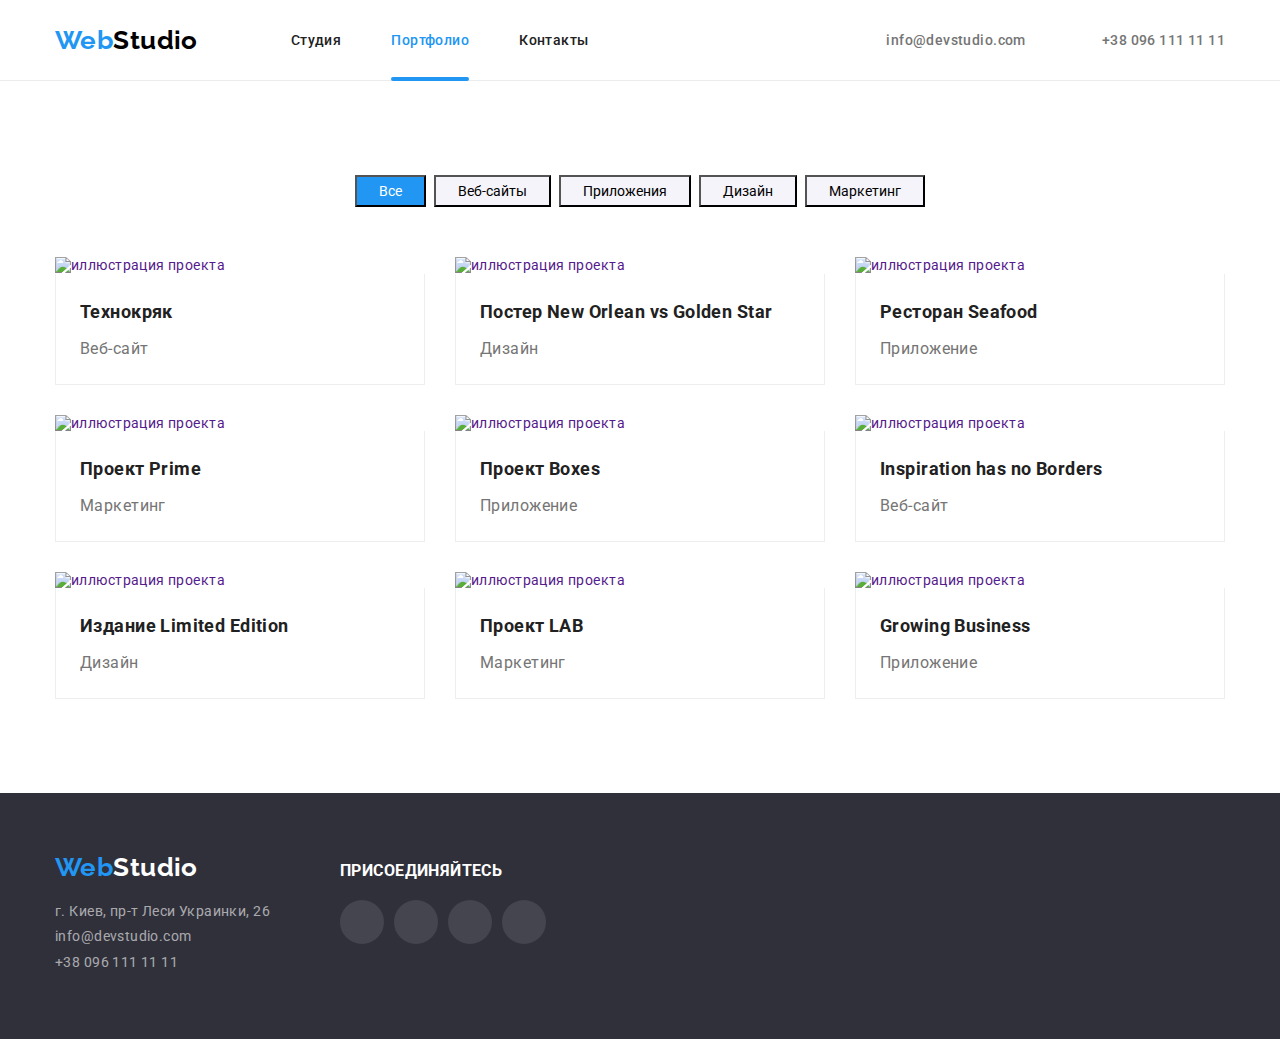
==== portfolio.html @ 6461e67e "перенос репозитория с ДЗ 5" ====
<!DOCTYPE html>
<html lang="ru">

<head>
    <meta charset="UTF-8">
    <meta http-equiv="X-UA-Compatible" content="IE=edge">
    <meta name="viewport" content="width=, initial-scale=1.0">
    <title>WebStudio</title>
    <link rel="preconnect" href="https://fonts.googleapis.com">
    <link rel="preconnect" href="https://fonts.gstatic.com" crossorigin>
    <link
        href="https://fonts.googleapis.com/css2?family=Raleway:wght@700&family=Roboto:wght@400;500;700;900&display=swap"
        rel="stylesheet">
    <link rel="stylesheet"
        href="https://cdnjs.cloudflare.com/ajax/libs/modern-normalize/1.1.0/modern-normalize.min.css">
    <link rel="stylesheet" href="./css/style.css">
</head>



    <body>
        
            <header class="header">
                <div class="conteiner header-second">
                    <nav class="site-nav">
                        <a href="/" class=logo><span class="logo-color">Web</span>Studio</a>
                        <ul class="list list-nav">
                            <li class="link-header"><a href="./index.html" class="link">Студия</a></li>
                            <li class="link-header"><a href="./portfolio.html" class="link current">Портфолио</a></li>
                            <li class="link-header"><a href="/" class="link">Контакты</a></li>
                        </ul>
            
                    </nav>
            
                    <ul class="lists">
                        <li class="link-header">
                            <a href="mailto:info@devstudio.com" class="list user">
                                <svg class="link-icon ">
                                    <use href="./images/sprite.svg#icon-envelope"></use>
                                </svg>
                                info@devstudio.com
                            </a>
                        </li>
                        <li class="link-header ">
                            <a href="tel:+380961111111" class="list user">
                                <div>
                                    <svg class="link-icon">
                                        <use href="./images/sprite.svg#icon-smartphone"></use>
                                    </svg>+38 096 111 11 11
                                </div>
            
                            </a>
                        </li>
            
                    </ul>
                </div>
            
            
            </header>
        
    
        <main>
            <section class="portfolio">
                <div class="conteiner">
                    <h1 class="visually-hidden">Портфолио</h1>
                    <ul class="list first">
                        <li class="portfolio-button">
                            <button type="button" class="filtr currents">Все</button>
                        </li>
                        <li class="portfolio-button">
                            <button type="button" class="filtr">Веб-сайты</button>
                        </li>
                        <li class="portfolio-button">
                            <button type="button" class="filtr">Приложения</button>
                        </li>
                        <li class="portfolio-button">
                            <button type="button" class="filtr">Дизайн</button>
                        </li>
                        <li class="portfolio-button">
                            <button type="button" class="filtr">Маркетинг</button>
                        </li>
                    </ul>                 
                    
                    
                    <ul class="second">
                        
                            <li class="filtrs">
                                
                                    <a href="" class="links">
                                        <div class="second-product">
                                            <img src="./images/portfolio/img.jpg" alt="иллюстрация проекта" width="370">
                                            <div class="filtrs-text">
                                                <p class="second-text">
                                                    Технокряк это современная площадка распространения коронавируса. Компании используют эту платформу для цифрового
                                                    шпионажа и атак на защищённые сервера конкурентов.
                                                </p>

                                            </div>
                                            
                                        </div>
                                        
                                        
                                        <div class="card-cont">
                                            <h2 class="title">Технокряк</h2>
                                            <p class="description">Веб-сайт</p>
                                        </div>

                                
                                
                            
                                </a>
                            </li>
                        
                        
                        <li class="filtrs">
                            <a href="" class="links">
                
                                <div class="second-product">
                                    <img src="./images/portfolio/img1.jpg" alt="иллюстрация проекта" width="370">
                                    <div class="filtrs-text">
                                        <p class="second-text">
                                            Технокряк это современная площадка распространения коронавируса. Компании используют эту платформу для цифрового
                                            шпионажа и атак на защищённые сервера конкурентов.
                                        </p>
                                    
                                    </div>
                                </div>
                    
                                <div class="card-cont">
                                    <h2 class="title">Постер New Orlean vs Golden Star</h2>
                                    <p class="description">Дизайн</p>
                                </div>
                    
                            </a>
                        </li>
                        <li class="filtrs">
                            <a href="" class="links">
                                <div class="second-product">
                                    <img src="./images/portfolio/img2.jpg" alt="иллюстрация проекта" width="370">
                                    <div class="filtrs-text">
                                        <p class="second-text">
                                            Технокряк это современная площадка распространения коронавируса. Компании используют эту платформу для цифрового
                                            шпионажа и атак на защищённые сервера конкурентов.
                                        </p>
                                    
                                    </div>
                                </div>
                    
                                <div class="card-cont">
                                    <h2 class="title">Ресторан Seafood</h2>
                                    <p class="description">Приложение</p>
                                </div>
                    
                            </a>
                        </li>
                        <li class="filtrs">
                            <a href="" class="links">
                                <div class="second-product">
                                    <img src="./images/portfolio/img3.jpg" alt="иллюстрация проекта" width="370">
                                    <div class="filtrs-text">
                                        <p class="second-text">
                                            Технокряк это современная площадка распространения коронавируса. Компании используют эту платформу для цифрового
                                            шпионажа и атак на защищённые сервера конкурентов.
                                        </p>
                                    
                                    </div>
                                </div>
                    
                                <div class="card-cont">
                                    <h2 class="title">Проект Prime</h2>
                                    <p class="description">Маркетинг</p>
                                </div>
                    
                            </a>
                    
                        </li>
                        <li class="filtrs">
                            <a href="" class="links">
                                <div class="second-product">
                                    <img src="./images/portfolio/img4.jpg" alt="иллюстрация проекта" width="370">
                                    <div class="filtrs-text">
                                        <p class="second-text">
                                            Технокряк это современная площадка распространения коронавируса. Компании используют эту платформу для цифрового
                                            шпионажа и атак на защищённые сервера конкурентов.
                                        </p>
                                    
                                    </div>
                                </div>
                    
                                <div class="card-cont">
                                    <h2 class="title">Проект Boxes</h2>
                                    <p class="description">Приложение</p>
                                </div>
                    
                            </a>
                    
                        </li>
                        <li class="filtrs">
                            <a href="" class="links">
                                <div class="second-product">
                                    <img src="./images/portfolio/img5.jpg" alt="иллюстрация проекта" width="370">
                                    <div class="filtrs-text">
                                        <p class="second-text">
                                            Технокряк это современная площадка распространения коронавируса. Компании используют эту платформу для цифрового
                                            шпионажа и атак на защищённые сервера конкурентов.
                                        </p>
                                    
                                    </div>
                                </div>
                    
                                <div class="card-cont">
                                    <h2 class="title">Inspiration has no Borders</h2>
                                    <p class="description">Веб-сайт</p>
                                </div>
                    
                            </a>
                    
                        </li>
                        <li class="filtrs">
                            <a href="" class="links">
                                <div class="second-product">
                                    <img src="./images/portfolio/img6.jpg" alt="иллюстрация проекта" width="370">
                                    <div class="filtrs-text">
                                        <p class="second-text">
                                            Технокряк это современная площадка распространения коронавируса. Компании используют эту платформу для цифрового
                                            шпионажа и атак на защищённые сервера конкурентов.
                                        </p>
                                    
                                    </div>
                                </div>
                    
                                <div class="card-cont">
                                    <h2 class="title">Издание Limited Edition</h2>
                                    <p class="description">Дизайн</p>
                                </div>
                    
                            </a>
                    
                        </li>
                        <li class="filtrs">
                            <a href="" class="links">
                                <div class="second-product">
                                    <img src="./images/portfolio/img7.jpg" alt="иллюстрация проекта" width="370">
                                    <div class="filtrs-text">
                                        <p class="second-text">
                                            Технокряк это современная площадка распространения коронавируса. Компании используют эту платформу для цифрового
                                            шпионажа и атак на защищённые сервера конкурентов.
                                        </p>
                                    
                                    </div>
                                </div>
                    
                                <div class="card-cont">
                                    <h2 class="title">Проект LAB</h2>
                                    <p class="description">Маркетинг</p>
                                </div>
                    
                            </a>
                    
                        </li>
                        <li class="filtrs">
                            <a href="" class="links">
                                <div class="second-product">
                                    <img src="./images/portfolio/img8.jpg" alt="иллюстрация проекта" width="370">
                                    <div class="filtrs-text">
                                        <p class="second-text">
                                            Технокряк это современная площадка распространения коронавируса. Компании используют эту платформу для цифрового
                                            шпионажа и атак на защищённые сервера конкурентов.
                                        </p>
                                    
                                    </div>
                                </div>
                    
                                <div class="card-cont">
                                    <h2 class="title">Growing Business</h2>
                                    <p class="description">Приложение</p>
                                </div>
                    
                            </a>
                    
                        </li>
                    
                    </ul>

                </div>       
               
            </section>
        </main>
    
        
            <footer class="footer">
                <div class="conteiner footer-conteiner">
                    <div class=" footer-first">
                        <a href="/" class="footer-logo"><span class="logo-color">Web</span>Studio</a>
                        <address class="address">
                            <span class="footer-link">г. Киев, пр-т Леси Украинки, 26</span>
                            <a href="mailto:info@devstudio.com" class="footer-link">info@devstudio.com</a>
                            <a href="tel:+380961111111" class="footer-link">+38 096 111 11 11</a>
                        </address>
                    </div>
                    <div class="footer-icon">
                        <p class="title-footer">ПРИСОЕДИНЯЙТЕСЬ</p>
                        <ul class="footer-soc">
                            <li class="footer-list">
                                <a href="" class="footer-links">
                                    <svg class="footer-icons">
                                        <use href="./images/sprite.svg#icon-instagram"></use>
                                    </svg>
                                </a>
                            </li>
                            <li class="footer-list">
                                <a href="" class="footer-links">
                                    <svg class="footer-icons">
                                        <use href="./images/sprite.svg#icon-twitter"></use>
                                    </svg>
                                </a>
                            </li>
                            <li class="footer-list">
                                <a href="" class="footer-links">
                                    <svg class="footer-icons">
                                        <use href="./images/sprite.svg#icon-facebook"></use>
                                    </svg>
                                </a>
                            </li>
                            <li class="footer-list">
                                <a href="" class="footer-links">
                                    <svg class="footer-icons">
                                        <use href="./images/sprite.svg#icon-linkedin"></use>
                                    </svg>
                                </a>
                            </li>
                        </ul>
                    </div>
                </div>
            
            </footer>
        
    <script src="./js/modal.js"></script>
    </body>
</div>

</html>
---- css/style.css ----
/* основной цвет  #757575* */
/* вторичный цвет #212121* /
/* цвет фона  #E5E5E5*/
/* вторичный цвет фона  2F303A*/
/* цвет в хутуре rgb(0, 0, 0, 0.2) */
/* акцент 2196F3*/

:root {
  --primary-text-color: #757575;
  --title-text-color: #212121;
  --primary-bg-color: #ffffff;
  --secondary-bg-color: #2f303a;
  --accent: #2196f3;
}
/* общие свойства */
body {
  background-color: var(--primary-bg-color);
  color: var(--primary-text-color);
  font-family: Roboto, sans-serif;
  font-weight: 400;
  font-size: 14px;
  letter-spacing: 0.03em;
}
.conteiner {
  margin-left: auto;
  margin-right: auto;
  width: 1200px;
  padding: 0 15px;
}

img {
  display: block;
  max-width: 100%;
  height: auto;
}

.list {
  list-style: none;
}

/* хедер */
.header {
  border-bottom: 1px solid #ececec;
}

.header-second {
  display: flex;
}

.logo {
  display: flex;
  align-items: center;
  color: #000000;
  font-family: Raleway, sans-serif;
  font-weight: 700;
  font-size: 26px;
  line-height: 1.19;
  text-decoration: none;
  margin-right: 93px;
}
.logo-color {
  color: var(--accent);
}

.lists {
  display: flex;
  align-items: center;
  padding-left: 0px;
  list-style: none;
  margin: 0 0 0 auto;
  color: var(--primary-text-color);
  fill: var(--primary-text-color);
}

.user {
  transition: color 250ms cubic-bezier(0.4, 0, 0.2, 1);
  display: flex;
  align-items: center;
  color: var(--primary-text-color);
  font-weight: 500;
  font-size: 14px;
  padding-top: 32px;
  padding-bottom: 32px;
  text-decoration: none;
  fill: currentColor;
}

.link-header {
  margin: 0 0 0 50px;
}
.link-header:first-child {
  margin-left: 0;
}

.link-icon {
  width: 16px;
  height: 12px;
  margin-right: 10px;
}
.user:hover,
.user:focus {
  color: var(--accent);
}
.current {
  position: relative;
}
.current::after {
  content: "";
  position: absolute;
  display: block;
  width: 100%;
  height: 4px;
  background-color: var(--accent);
  bottom: -1px;
  border-radius: 2px;
}
/* Навигация */
.site-nav {
  display: flex;
}
.list-nav {
  padding-left: 0px;
  display: flex;
  align-items: center;
  color: var(--title-text-color);
  margin: 0;
}
.site-nav .link {
  transition: color 250ms cubic-bezier(0.4, 0, 0.2, 1);
}

.site-nav .link:hover,
.site-nav .link:focus,
.site-nav .link.current {
  color: var(--accent);
}

.link {
  display: flex;
  align-items: center;
  color: var(--title-text-color);
  font-weight: 500;
  font-size: 14px;
  line-height: 1.17;
  text-decoration: none;
  padding-top: 32px;
  padding-bottom: 32px;
}

/* Герой */

.hero {
  text-align: center;
  max-width: 1600px;
  min-height: 600px;
  margin-left: auto;
  margin-right: auto;
  background-color: #c4c4c4;
  background-image: linear-gradient(
      to right,
      rgba(47, 48, 58, 0.4),
      rgba(47, 48, 58, 0.4)
    ),
    url(../images/hero.jpg);

  background-size: cover;
  padding-top: 200px;
  padding-bottom: 200px;
}
.backdrop.is-hidden {
  visibility: hidden;
  opacity: 0;
  pointer-events: none;
}
.backdrop {
  position: fixed;
  top: 0;
  left: 0;
  width: 100%;
  height: 100%;
  background-color: rgba(0, 0, 0, 0.5);
  opacity: 1;
  visibility: visible;
  transition: opacity 250ms cubic-bezier(0.4, 0, 0.2, 1),
    visibility 250ms cubic-bezier(0.4, 0, 0.2, 1);
}
.modal {
  position: absolute;
  top: 50%;
  left: 50%;
  transform: translate(-50%, -50%);
  min-width: 528px;
  min-height: 581px;
  background-color: #ffffff;
}
.modal-button {
  position: absolute;
  top: 8px;
  right: 8px;
  width: 30px;
  height: 30px;
  background-color: #ffffff;
  display: flex;
  justify-content: center;
  align-items: center;
  border: 1px solid rgba(0, 0, 0, 0.2);
  border-radius: 50%;
}
.modal-icon {
  width: 18px;
  height: 18px;
  fill: #000000;
}
.modal-text {
  margin: 0;
  padding: 0;
}
.hero-title {
  color: #ffffff;
  font-weight: 900;
  font-size: 44px;
  line-height: 1.36;
  text-transform: uppercase;
  margin-top: 0;
  margin-bottom: 30px;
}
.button {
  transition: background-color 250ms cubic-bezier(0.4, 0, 0.2, 1);
  color: var(--primary-bg-color);
  background-color: var(--accent);
  font-weight: 700;
  font-size: 16px;
  width: 200px;
  padding: 10px 32px;
  border-radius: 4px;
  cursor: pointer;
  box-sizing: border-box;
}
.button:hover,
.button:focus {
  background-color: #188ce8;
}

/* Секция */

.section {
  display: block;
}
.section-title {
  color: var(--title-text-color);
  font-weight: 700;
  font-size: 36px;
  line-height: 1.17;
  text-align: center;
  margin-top: 0;
  margin-bottom: 50px;
}

/* Преимущества */
.feature-icon {
  width: 70px;
  height: 70px;
}
.icon-list {
  width: 270px;
  height: 120px;
  background-color: #f5f4fa;
  display: flex;
  justify-content: center;
  align-items: center;
  border-radius: 4px;
  margin-bottom: 30px;
}

.visually-hidden {
  position: absolute;
  clip: rect(0 0 0 0);
  width: 1px;
  height: 1px;
  margin: -1px;
}
.feature-section {
  padding-top: 94px;
}

.feature-list {
  display: flex;
  padding-left: 0px;
  margin-top: 0;
  margin-bottom: 0;
}
.feature-list > .item {
  width: 270px;
  margin-left: 30px;
}
.feature-list > .item:first-child {
  margin-left: 0;
}

.feature-list .title {
  color: var(--title-text-color);
  font-weight: 700;
  font-size: 14px;
  line-height: 1.17;
  text-transform: uppercase;
  margin-top: 0;
  margin-bottom: 0;
  padding: 0;
  margin-bottom: 10px;
}
.feature-list .text {
  color: var(--primary-text-color);
  font-weight: 400;
  font-size: 14px;
  line-height: 1.71;
  margin-top: 0;
  margin-bottom: 0;
  padding: 0;
}

/* Примеры работ */
.works {
  padding-top: 94px;
  padding-bottom: 94px;
}
.card-set {
  display: flex;
  padding: 0;
  margin: 0;
}

.card-set > .card {
  margin-left: 50px;
}
.card-set > .card:first-child {
  margin-left: 0;
}

.card-title {
  font-family: Roboto, sans-serif;
  font-weight: 700;
  font-size: 14px;
  line-height: 0.87;
  text-transform: uppercase;
  padding: 27px 0;
  margin: 0;
  text-align: center;
  color: #ffffff;
}
.card-icon {
  position: relative;
}
.card-text {
  position: absolute;
  bottom: 0;
  width: 100%;
  height: 70px;
  background-color: rgba(47, 48, 58, 0.8);
}

/* Наша команда */

.team {
  background-color: #f5f4fa;
  display: flex;
  padding-top: 94px;
  padding-bottom: 94px;
}
.card-contant {
  padding: 30px 10px;
  text-align: center;
  background: #ffffff;
  box-shadow: 0 4px 4px 0 rgba(0, 0, 0, 0.25);
}
.card-names {
  display: flex;
  padding: 0;
  margin: 0;
  border: #f5f4fa;
}
.card-names > .names {
  margin-left: 30px;
}
.card-names > .names:first-child {
  margin-left: 0;
}

.name {
  color: var(--title-text-color);
  font-size: 16px;
  font-weight: 500;
  line-height: 1.17;
  margin: 0 0 10px 0;
}
.post {
  color: var(--primary-text-color);
  font-size: 16px;
  font-weight: 400;
  line-height: 1.17;
  margin: 0;
}
.team-soc {
  display: flex;
  align-items: center;
  justify-content: center;
  list-style: none;
  margin: 16px 0 0 0;
  padding: 0;
}
.team-link {
  margin-left: 10px;
}

.team-icon {
  width: 20px;
  height: 20px;
  transition: fill 250ms cubic-bezier(0.4, 0, 0.2, 1);
}
.soc-link {
  display: flex;
  justify-content: center;
  align-items: center;
  width: 44px;
  height: 44px;
  border-radius: 50%;
  fill: #afb1b8;
  transition: background-color 250ms cubic-bezier(0.4, 0, 0.2, 1);
}
.team-child {
  background-color: white;
  margin-left: 10px;
}
.team-child:first-child {
  margin-left: 0;
}

.soc-link:hover,
.soc-link:focus {
  fill: #ffffff;
  background-color: var(--accent);
}
/* Наши клиенты */
.clients {
  padding-top: 94px;
  padding-bottom: 94px;
}
.card-clients {
  display: flex;
  align-items: center;
  justify-content: center;
  padding: 0;
  margin: 0 0 0 -30px;
}
.card {
  margin: 0 0 0 30px;
}
.logo-icon {
  width: 106px;
  height: 60px;
}
.link-logo {
  transition: fill 250ms cubic-bezier(0.4, 0, 0.2, 1),
    border 250ms cubic-bezier(0.4, 0, 0.2, 1);
  display: flex;
  align-items: center;
  justify-content: center;
  width: 170px;
  height: 92px;
  fill: #afb1b8;
  border: 1px solid #afb1b8;
}
.link-logo:hover,
.link-logo:focus {
  fill: var(--accent);
  border: 1px solid var(--accent);
}

/* футер */
.footer {
  background-color: #2f303a;
  padding-top: 60px;
  padding-bottom: 60px;
}
.footer-conteiner {
  display: flex;
  align-items: baseline;
}

.footer-logo {
  display: flex;
  align-items: center;
  color: #ffffff;
  font-family: Raleway, sans-serif;
  font-weight: 700;
  font-size: 26px;
  text-decoration: none;
  margin: 0;
}

.address {
  color: #ffffff;
  font-size: 14px;
  font-style: normal;
  display: block;
  margin-top: 20px;
}
.footer-link {
  color: rgba(255, 255, 255, 0.6);
  font-size: 14px;
  font-weight: 400;
  line-height: 1.17;
  text-decoration: none;
  display: block;
  margin-bottom: 9px;
}
.footer-icon {
  display: block;
  margin-left: 70px;
}

.footer-icons {
  width: 20px;
  height: 20px;
  fill: #ffffff;
}

.title-footer {
  font-family: Roboto, sans-serif;
  font-weight: 700;
  font-size: 16px;
  line-height: 1.2;
  text-transform: uppercase;
  margin: 0 0 20px 0;
  color: #ffffff;
}
.footer-soc {
  display: flex;
  justify-content: center;
  align-items: center;
  margin: 0;
  padding: 0;
}
.footer-list {
  display: flex;
  margin: 0;
  padding: 0;
}
.footer-list:not(:last-child) {
  margin-right: 10px;
}

.footer-links {
  transition: background-color 250ms cubic-bezier(0.4, 0, 0.2, 1);
  display: inline-flex;
  justify-content: center;
  align-items: center;
  width: 44px;
  height: 44px;
  background-color: rgba(255, 255, 255, 0.1);
  color: var(--second-white-color);
  border-radius: 50%;
}
.footer-links:hover,
.footer-links:focus {
  background-color: var(--accent);
}

/* Портфолио */
.portfolio {
  background-color: #ffffff;
  padding-top: 94px;
  padding-bottom: 94px;
}
.first {
  display: flex;
  justify-content: center;
  padding: 0;
  margin: 0 0 50px 0;
}

.filtr {
  transition: background-color 250ms cubic-bezier(0.4, 0, 0.2, 1),
    color 250ms cubic-bezier(0.4, 0, 0.2, 1),
    box-shadow 250ms cubic-bezier(0.4, 0, 0.2, 1);
  background-color: #f5f4fa;
  padding: 6px 22px;
  border-radius: 0;
}
.portfolio-button {
  margin-left: 8px;
}
.portfolio-button:first-child {
  margin-left: 0;
}

.filtr:hover,
.filtr:focus {
  background-color: var(--accent);
  color: #ffffff;
  box-shadow: 0 4px 4px 0 rgba(0, 0, 0, 0.25);
}
.card-cont > .title {
  color: var(--title-text-color);
  font-size: 18px;
  font-weight: 700;
  line-height: 2;
  margin: 0;
  padding: 0;
}
.description {
  color: var(--primary-text-color);
  font-weight: 400;
  font-size: 16px;
  line-height: 1.88;
  margin: 0;
  padding: 0;
}

.currents {
  color: var(--primary-bg-color);
  background-color: var(--accent);
}

.second {
  list-style: none;
  display: flex;
  flex-wrap: wrap;
  margin-bottom: 0;
  padding-left: 0;
  margin-left: -30px;
  margin-top: -30px;
}
.links {
  transition: box-shadow 250ms cubic-bezier(0.4, 0, 0.2, 1);
  text-decoration: none;
  display: inline-block;
}

.links:hover,
.links:focus {
  box-shadow: 0 4px 4px 0 rgba(0, 0, 0, 0.25);
}

.second > .filtrs {
  margin-left: 30px;
  margin-top: 30px;
}
.card-cont {
  padding: 20px 24px;
  margin: 0;
  border-bottom: 1px solid rgba(238, 238, 238, 1);
  border-left: 1px solid rgba(238, 238, 238, 1);
  border-right: 1px solid rgba(238, 238, 238, 1);
}
.card-cont > .title {
  margin: 0 0 4px 0;
}
/* Анимация карточек порфолио */
.second-product {
  position: relative;
  overflow: hidden;
}

.filtrs-text {
  position: absolute;
  transform: translateY(100%);
  transition: transform 250ms cubic-bezier(0.4, 0, 0.2, 1);
  top: 0;
  left: 0;
  padding: 63px 24px;
  width: 100%;
  height: 100%;
  background-color: var(--accent);
}
.second-text {
  margin: 0;
  padding: 0;
  color: #ffffff;
  font-size: 18px;
  line-height: 1.55;
  letter-spacing: 0.03em;
}
.links:hover .filtrs-text,
.links:focus .filtrs-text {
  transform: translateY(0);
}
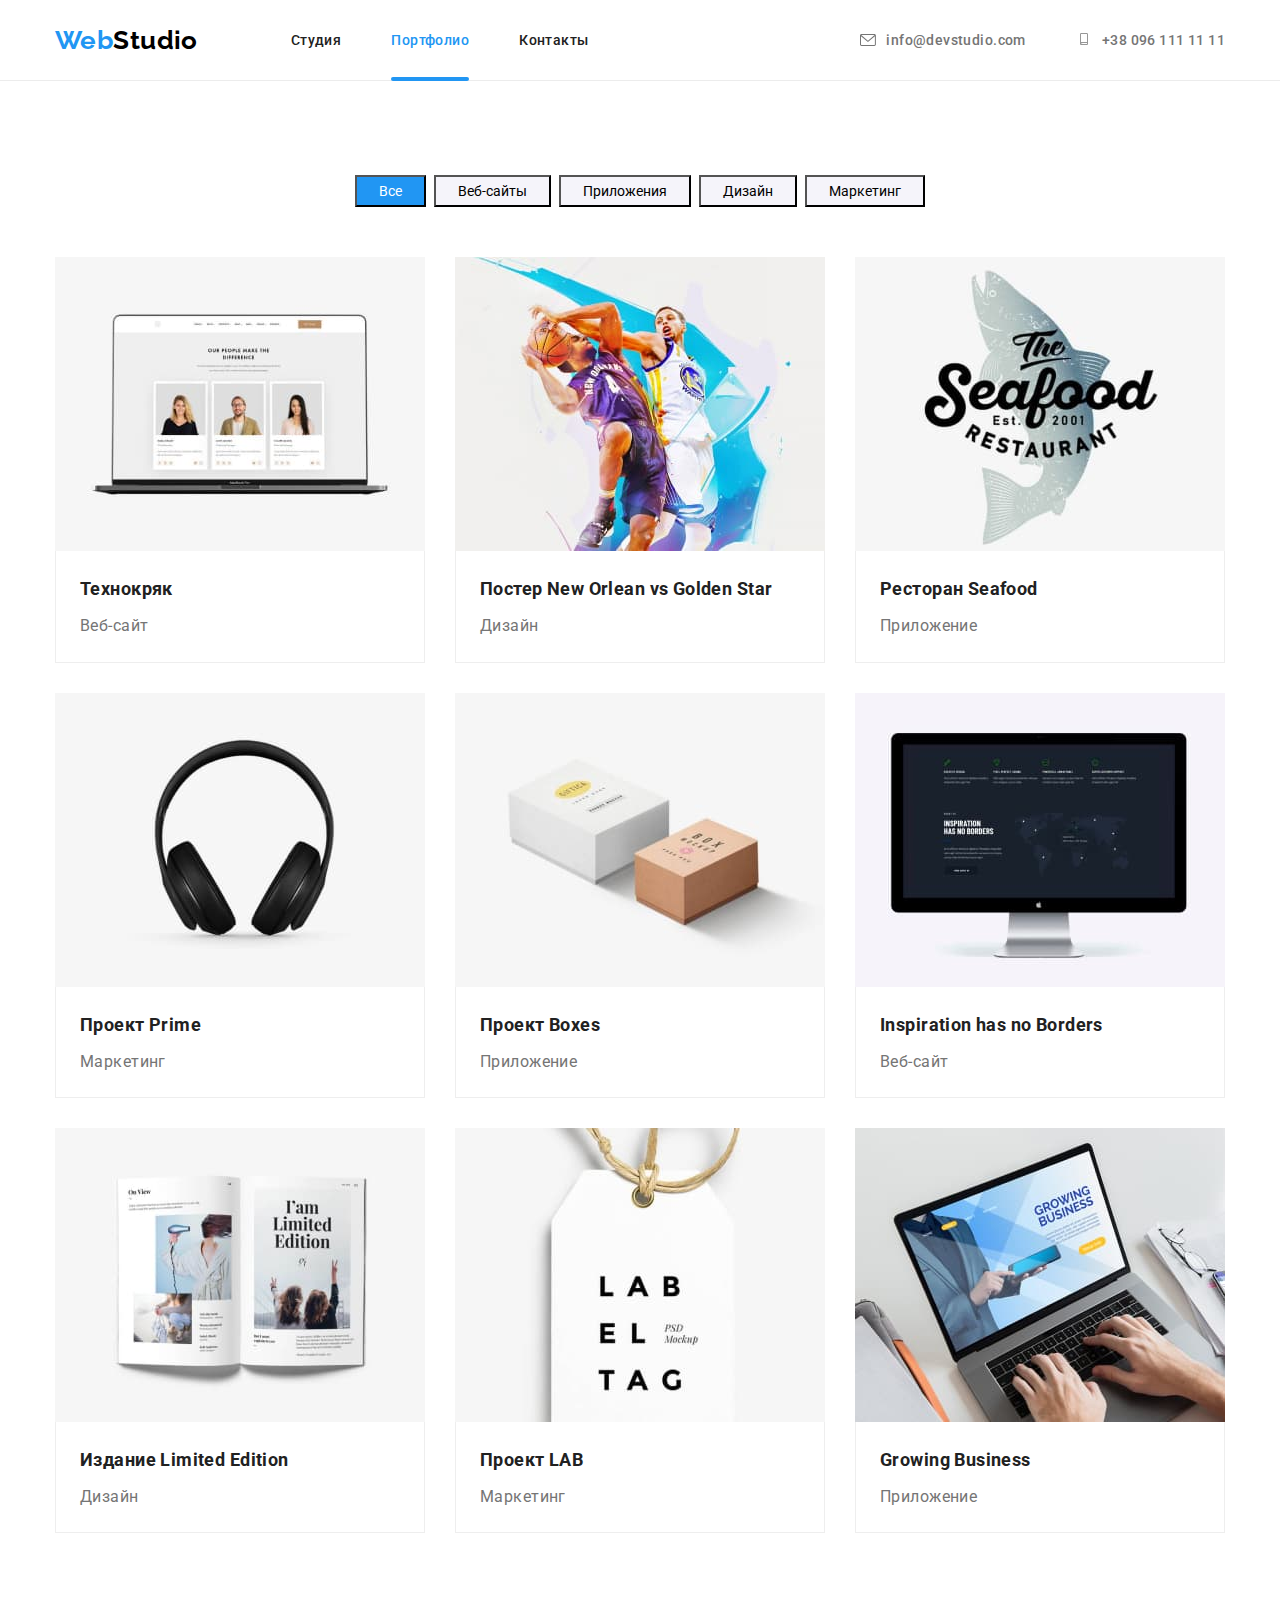
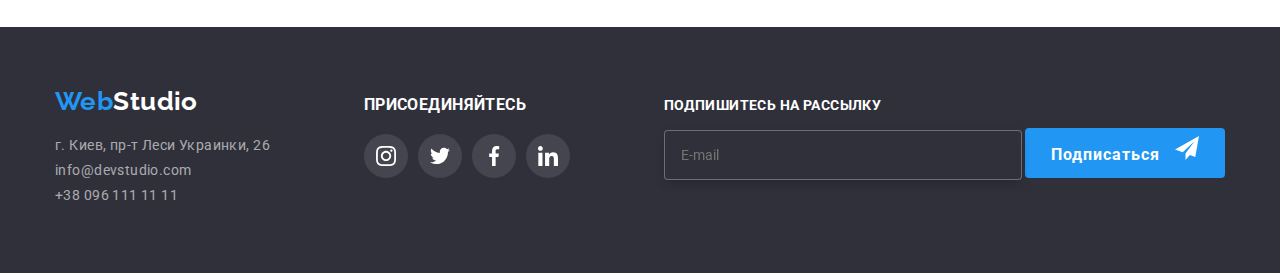
==== commit 1d2dd7bf: "полностью доработка ДЗ6" ====
--- a/portfolio.html
+++ b/portfolio.html
@@ -331,6 +331,23 @@
                             </li>
                         </ul>
                     </div>
+                    <div class="footer-connect">
+                        <p class="title-connect">
+                            Подпишитесь на рассылку
+                        </p>
+            
+            
+                        <form class="js-speaker-form footer-form">
+                            <input type="email" class="form-email" name="email" id="email" placeholder="E-mail">
+                            <button type="submit" class="form-button">Подписаться
+                                <svg class="form-icons">
+                                    <use href="./images/icons.svg#icon-iconsend"></use>
+                                </svg>
+                            </button>
+            
+                        </form>
+            
+                    </div>
                 </div>
             
             </footer>
--- a/css/style.css
+++ b/css/style.css
@@ -174,6 +174,7 @@
 }
 .backdrop {
   position: fixed;
+  z-index: 888;
   top: 0;
   left: 0;
   width: 100%;
@@ -207,14 +208,20 @@
   border-radius: 50%;
 }
 .modal-icon {
+  transition: fill 250ms cubic-bezier(0.4, 0, 0.2, 1);
   width: 18px;
   height: 18px;
   fill: #000000;
 }
+.modal-icon:focus,
+.modal-icon:hover {
+  fill: var(--accent);
+}
 .modal-text {
   margin: 0;
   padding: 0;
 }
+
 .hero-title {
   color: #ffffff;
   font-weight: 900;
@@ -240,6 +247,124 @@
 .button:focus {
   background-color: #188ce8;
 }
+/* Герой формы */
+
+textarea {
+  resize: none;
+}
+.title-modal {
+  color: var(--title-text-color);
+  font-weight: 700;
+  font-size: 20px;
+  line-height: 1.15;
+  padding: 0;
+  margin: 40px 39px 12px 41px;
+}
+.form {
+  width: 448px;
+  height: 342px;
+  margin: 0 40px 164px;
+}
+.form-field {
+  display: flex;
+  flex-direction: column;
+  margin-bottom: 20px;
+  text-align: start;
+}
+.form-fields {
+  flex-direction: row;
+  text-align: center;
+}
+.form-field label {
+  margin-bottom: 4px;
+}
+.form-field .input {
+  color: var(--primary-text-color);
+  font-weight: 400;
+  font-size: 12px;
+  line-height: 1.17;
+  padding: 12px 11px;
+  margin: 0;
+  border: 1px solid rgb(33, 33, 33, 0.2);
+  padding-left: 42px;
+}
+
+.form-field > .input:last-child {
+  padding: 12px 16px;
+}
+.check {
+  color: var(--primary-text-color);
+  font-weight: 400;
+  font-size: 14px;
+  line-height: 1.72;
+}
+.check-color {
+  color: var(--accent);
+}
+.submit-button {
+  transition: background-color 250ms cubic-bezier(0.4, 0, 0.2, 1);
+  width: 200px;
+  height: 50px;
+  color: var(--primary-bg-color);
+  background-color: var(--accent);
+  font-weight: 700;
+  font-size: 16px;
+  padding: 10px 56px;
+  border-radius: 4px;
+  border: none;
+  cursor: pointer;
+  box-sizing: border-box;
+  margin-top: 30px;
+}
+.submit-button:hover,
+.submit-button:focus {
+  background-color: #188ce8;
+}
+
+.input:focus ~ .modal-form-icon {
+  fill: var(--accent);
+}
+
+.modal-form-icon {
+  width: 18px;
+  height: 18px;
+  position: absolute;
+  top: 30px;
+  left: 12px;
+}
+
+.input:focus {
+  outline: none;
+  border: 1px solid var(--accent);
+  cursor: pointer;
+  transition: border 250ms cubic-bezier(0.4, 0, 0.2, 1);
+}
+.checkbox {
+  -webkit-appearance: none;
+  -moz-appearance: none;
+  appearance: none;
+  position: absolute;
+}
+.checks {
+  display: block;
+}
+
+.form-field,
+.form-fields {
+  position: relative;
+}
+.modal-form-check {
+  display: inline-block;
+  width: 15px;
+  height: 15px;
+  border: 2px solid var(--title-text-color);
+  border-radius: 2px;
+  background-image: url(../images/iconchecksecond.svg);
+}
+.checkbox:checked + .modal-form-check {
+  background-color: var(--accent);
+  border-color: var(--accent);
+}
 
 /* Секция */
 
@@ -484,6 +609,7 @@
 .footer-conteiner {
   display: flex;
   align-items: baseline;
+  justify-content: space-between;
 }
 
 .footer-logo {
@@ -515,7 +641,6 @@
 }
 .footer-icon {
   display: block;
-  margin-left: 70px;
 }
 
 .footer-icons {
@@ -563,6 +688,63 @@
 .footer-links:hover,
 .footer-links:focus {
   background-color: var(--accent);
+}
+/* Футер форм */
+.footer-connect {
+  display: block;
+  margin: 0;
+  padding: 0;
+}
+.title-connect {
+  font-family: Roboto, sans-serif;
+  font-weight: 700;
+  font-size: 14px;
+  line-height: 1.14;
+  text-transform: uppercase;
+  padding: 0;
+  margin: 0 0 14px 0;
+  color: #ffffff;
+}
+.footer-connect-list {
+  display: flex;
+  margin: 0;
+  padding: 0;
+}
+.form-button {
+  transition: background-color 250ms cubic-bezier(0.4, 0, 0.2, 1);
+  width: 200px;
+  height: 50px;
+  font-family: Roboto, sans-serif;
+  font-weight: 700;
+  font-size: 16px;
+  line-height: 1.87;
+  letter-spacing: 0.06em;
+  color: var(--primary-bg-color);
+  background-color: var(--accent);
+  border: none;
+  border-radius: 4px;
+  cursor: pointer;
+}
+.form-button:focus,
+.form-button:hover {
+  background-color: #188ce8;
+}
+.form-email {
+  padding: 15px 0 15px 16px;
+  width: 358px;
+  height: 50px;
+  border: 1px solid rgba(255, 255, 255, 0.3);
+  filter: drop-shadow(0px 4px 4px rgba(0, 0, 0, 0.15));
+  border-radius: 4px;
+  color: rgba(255, 255, 255, 0.6);
+  background-color: #2f303a;
+}
+
+.form-icons {
+  width: 24px;
+  height: 24px;
+  fill: #ffffff;
+  margin-left: 10px;
 }
 
 /* Портфолио */
